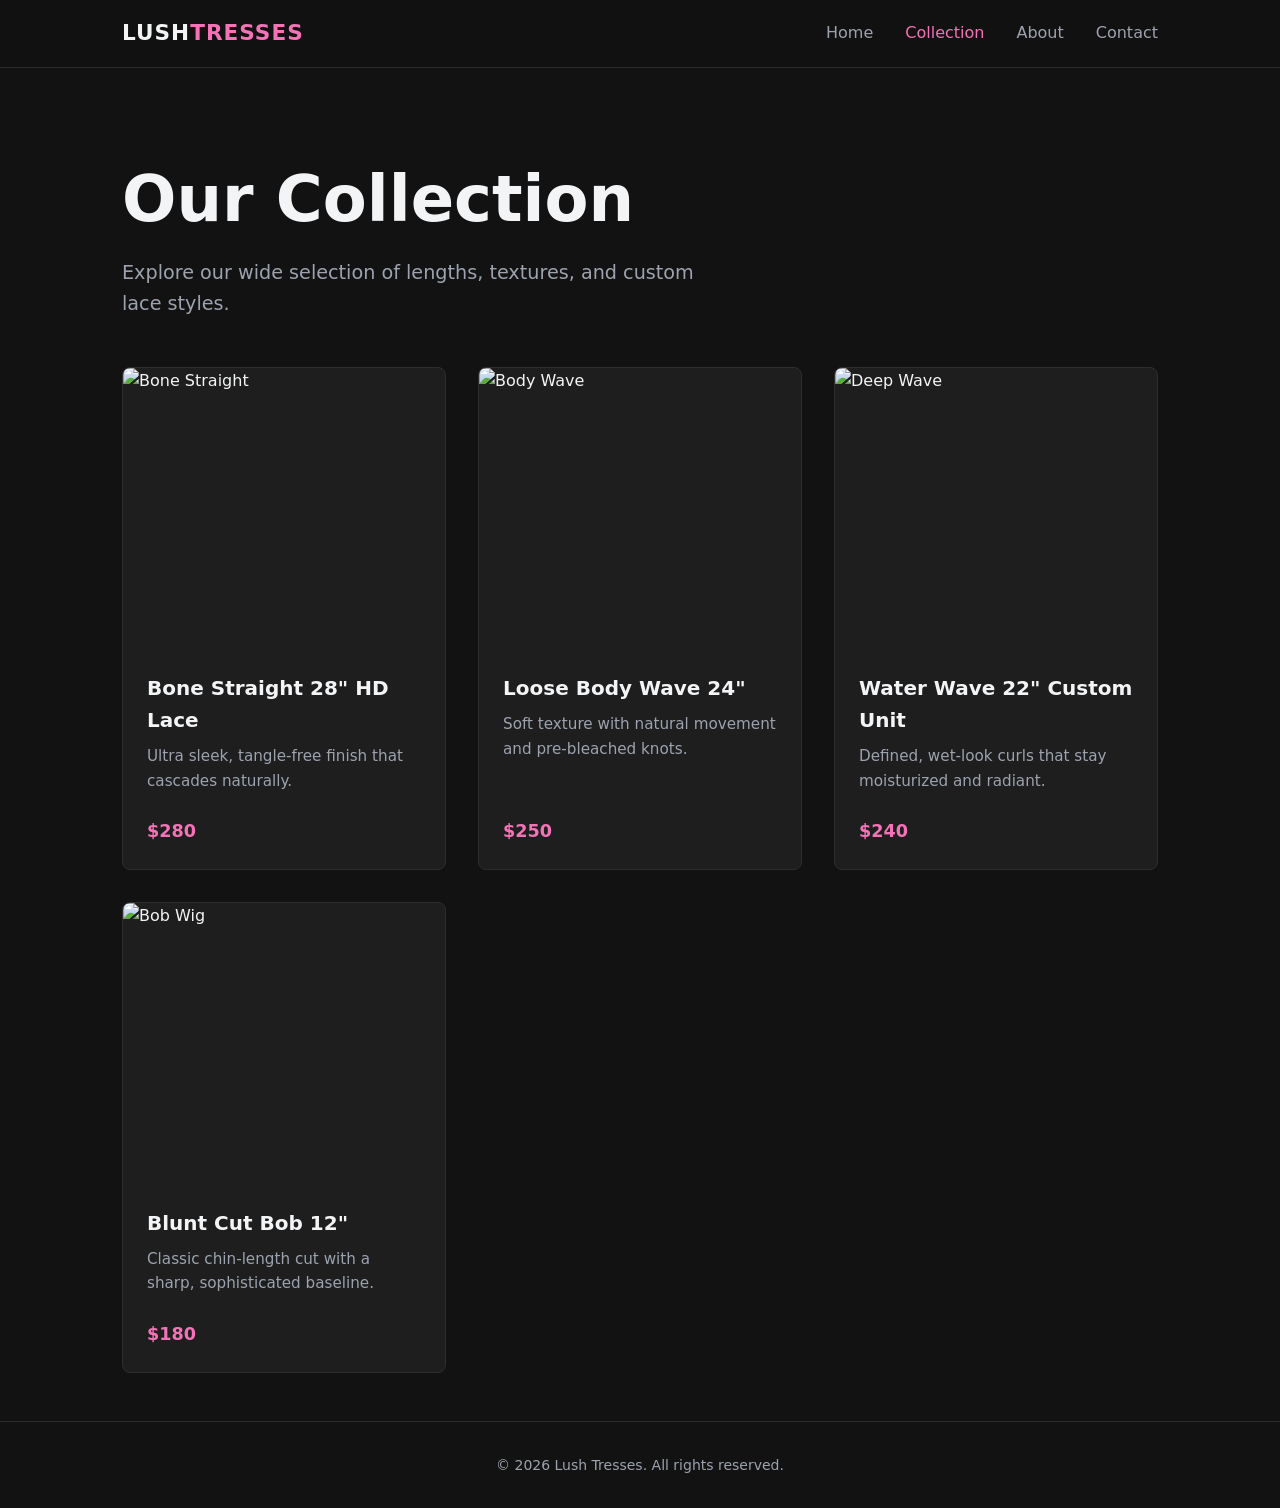
==== shop.html @ 9b67d78f "Create shop.html" ====
<!DOCTYPE html>
<html lang="en">
<head>
  <meta charset="UTF-8">
  <meta name="viewport" content="width=device-width, initial-scale=1.0">
  <title>Collection — Lush Tresses</title>
  <link rel="stylesheet" href="style.css">
</head>
<body>
  <header>
    <div class="nav-container">
      <a href="index.html" class="logo">LUSH<span>TRESSES</span></a>
      <nav>
        <ul>
          <li><a href="index.html">Home</a></li>
          <li><a href="shop.html" class="active">Collection</a></li>
          <li><a href="about.html">About</a></li>
          <li><a href="contact.html">Contact</a></li>
        </ul>
      </nav>
    </div>
  </header>

  <main>
    <section class="hero" style="padding-bottom: 1rem;">
      <h1>Our Collection</h1>
      <p>Explore our wide selection of lengths, textures, and custom lace styles.</p>
    </section>

    <div class="grid">
      <div class="card">
        <img src="https://images.unsplash.com/photo-1584297091494-d41f7e6f1f3a?auto=format&fit=crop&w=600&q=80" alt="Bone Straight">
        <div class="card-content">
          <h3>Bone Straight 28" HD Lace</h3>
          <p>Ultra sleek, tangle-free finish that cascades naturally.</p>
          <div class="price">$280</div>
        </div>
      </div>
      <div class="card">
        <img src="https://images.unsplash.com/photo-1522337360788-8b13dee7a37e?auto=format&fit=crop&w=600&q=80" alt="Body Wave">
        <div class="card-content">
          <h3>Loose Body Wave 24"</h3>
          <p>Soft texture with natural movement and pre-bleached knots.</p>
          <div class="price">$250</div>
        </div>
      </div>
      <div class="card">
        <img src="https://images.unsplash.com/photo-1562322140-8baeececf3df?auto=format&fit=crop&w=600&q=80" alt="Deep Wave">
        <div class="card-content">
          <h3>Water Wave 22" Custom Unit</h3>
          <p>Defined, wet-look curls that stay moisturized and radiant.</p>
          <div class="price">$240</div>
        </div>
      </div>
      <div class="card">
        <img src="https://images.unsplash.com/photo-1519699047748-de8e457a634e?auto=format&fit=crop&w=600&q=80" alt="Bob Wig">
        <div class="card-content">
          <h3>Blunt Cut Bob 12"</h3>
          <p>Classic chin-length cut with a sharp, sophisticated baseline.</p>
          <div class="price">$180</div>
        </div>
      </div>
    </div>
  </main>

  <footer>
    <p>&copy; 2026 Lush Tresses. All rights reserved.</p>
  </footer>
</body>
</html>
---- style.css ----
:root {
  --bg-color: #121212;
  --card-bg: #1e1e1e;
  --text-color: #f3f4f6;
  --text-muted: #9ca3af;
  --accent: #f472b6;
  --accent-hover: #ec4899;
  --max-width: 1100px;
}

* {
  margin: 0;
  padding: 0;
  box-sizing: border-box;
}

body {
  font-family: system-ui, -apple-system, BlinkMacSystemFont, "Segoe UI", Roboto, sans-serif;
  background-color: var(--bg-color);
  color: var(--text-color);
  line-height: 1.6;
  display: flex;
  flex-direction: column;
  min-height: 100vh;
}

header {
  background-color: rgba(18, 18, 18, 0.95);
  backdrop-filter: blur(10px);
  border-bottom: 1px solid #2d2d2d;
  position: sticky;
  top: 0;
  z-index: 100;
}

.nav-container {
  max-width: var(--max-width);
  margin: 0 auto;
  display: flex;
  justify-content: space-between;
  align-items: center;
  padding: 1rem 2rem;
}

.logo {
  font-weight: 700;
  font-size: 1.35rem;
  color: var(--text-color);
  text-decoration: none;
  letter-spacing: 1px;
}

.logo span {
  color: var(--accent);
}

nav ul {
  display: flex;
  list-style: none;
  gap: 2rem;
}

nav a {
  color: var(--text-muted);
  text-decoration: none;
  font-weight: 500;
  transition: color 0.2s;
}

nav a:hover, nav a.active {
  color: var(--accent);
}

main {
  flex: 1;
  max-width: var(--max-width);
  width: 100%;
  margin: 0 auto;
  padding: 3rem 2rem;
}

.hero {
  display: flex;
  flex-direction: column;
  align-items: flex-start;
  gap: 1.5rem;
  padding: 3rem 0;
}

.hero h1 {
  font-size: clamp(2.5rem, 5vw, 4rem);
  font-weight: 800;
  line-height: 1.1;
}

.hero h1 span {
  color: var(--accent);
}

.hero p {
  font-size: 1.2rem;
  color: var(--text-muted);
  max-width: 600px;
}

.btn {
  display: inline-block;
  background-color: var(--accent);
  color: #121212;
  padding: 0.75rem 1.75rem;
  border-radius: 6px;
  font-weight: 600;
  text-decoration: none;
  transition: background-color 0.2s;
}

.btn:hover {
  background-color: var(--accent-hover);
}

.grid {
  display: grid;
  grid-template-columns: repeat(auto-fit, minmax(280px, 1fr));
  gap: 2rem;
  margin-top: 2rem;
}

.card {
  background-color: var(--card-bg);
  border: 1px solid #2d2d2d;
  border-radius: 8px;
  overflow: hidden;
  display: flex;
  flex-direction: column;
}

.card img {
  width: 100%;
  height: 280px;
  object-fit: cover;
}

.card-content {
  padding: 1.5rem;
  display: flex;
  flex-direction: column;
  gap: 0.5rem;
  flex: 1;
}

.card h3 {
  font-size: 1.25rem;
}

.card p {
  color: var(--text-muted);
  font-size: 0.95rem;
}

.price {
  font-weight: 700;
  color: var(--accent);
  font-size: 1.1rem;
  margin-top: auto;
  padding-top: 1rem;
}

footer {
  text-align: center;
  padding: 2rem;
  border-top: 1px solid #2d2d2d;
  color: var(--text-muted);
  font-size: 0.875rem;
}

form {
  display: flex;
  flex-direction: column;
  gap: 1.25rem;
  max-width: 500px;
  margin-top: 2rem;
}

input, textarea {
  width: 100%;
  padding: 0.75rem;
  background-color: var(--card-bg);
  border: 1px solid #2d2d2d;
  border-radius: 6px;
  color: var(--text-color);
  font-family: inherit;
}

input:focus, textarea:focus {
  outline: none;
  border-color: var(--accent);
}
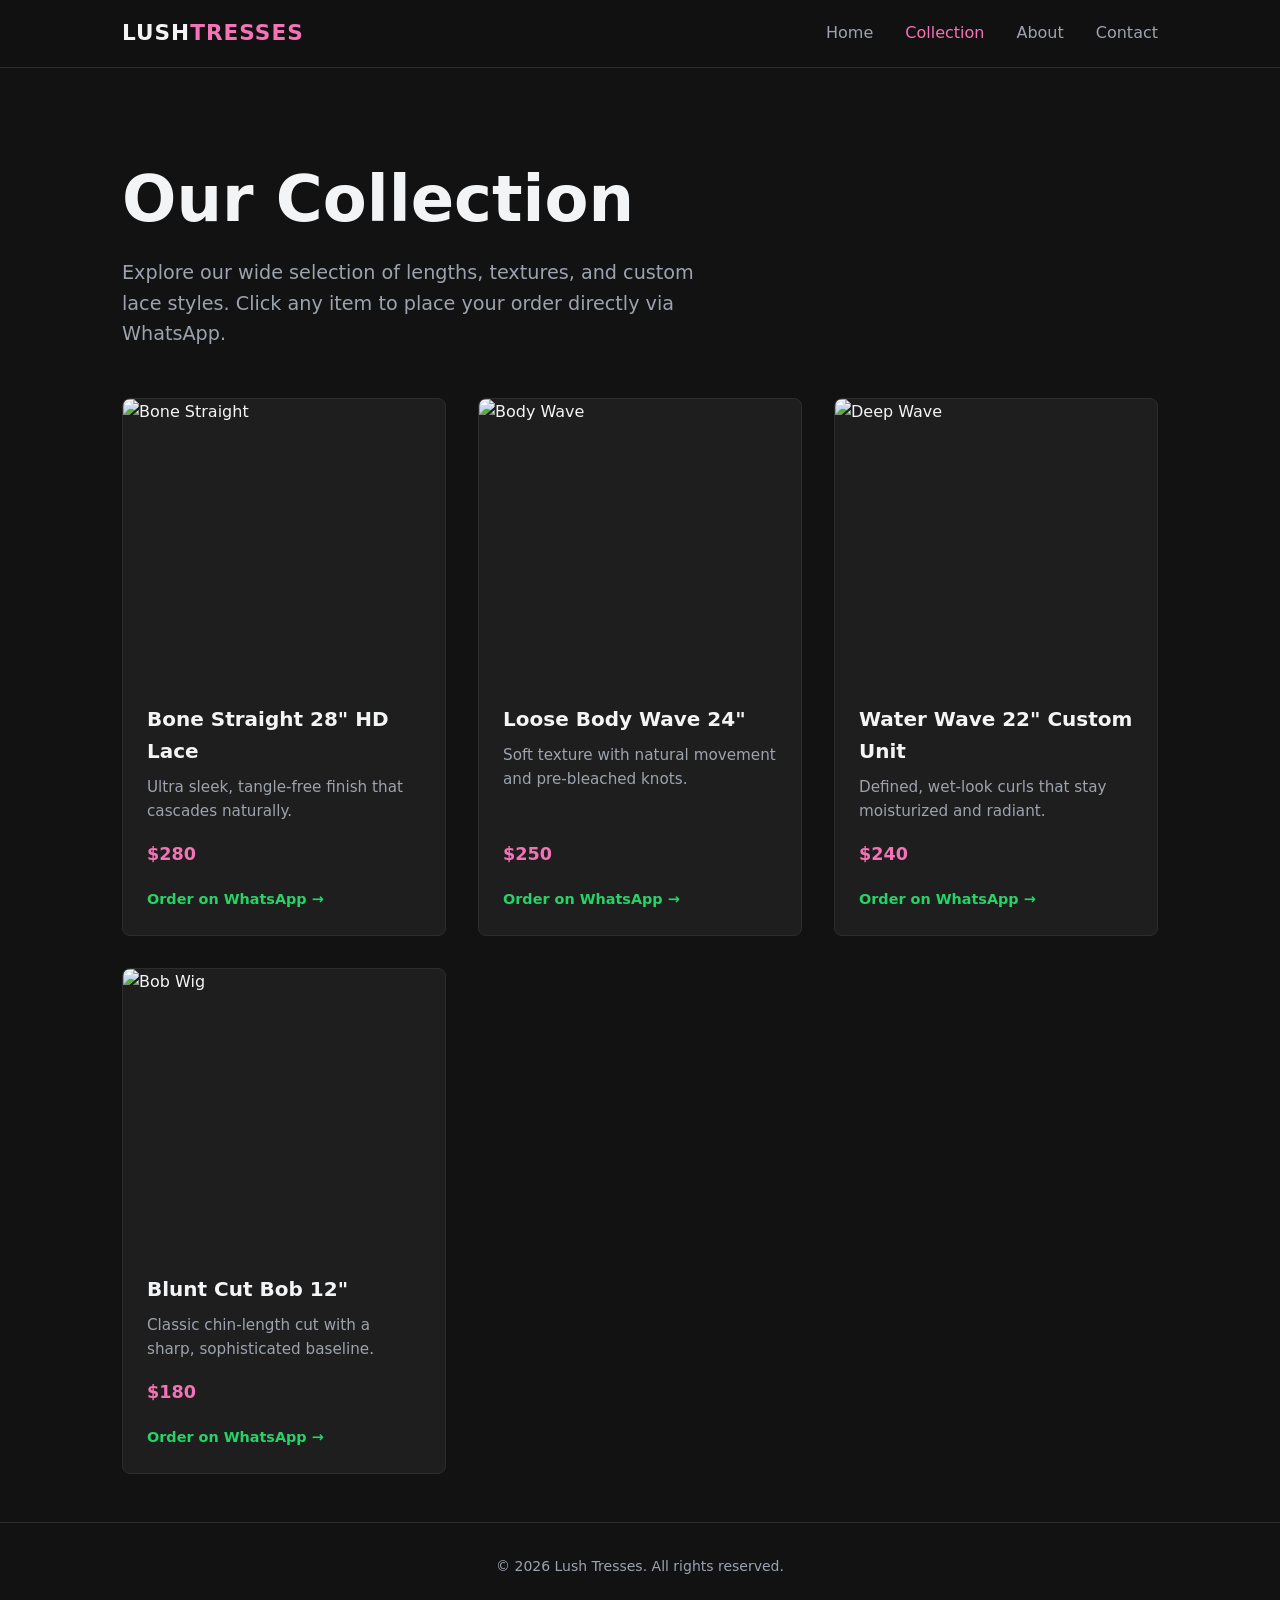
==== commit 2c72ee69: "Update shop.html" ====
--- a/shop.html
+++ b/shop.html
@@ -24,42 +24,49 @@
   <main>
     <section class="hero" style="padding-bottom: 1rem;">
       <h1>Our Collection</h1>
-      <p>Explore our wide selection of lengths, textures, and custom lace styles.</p>
+      <p>Explore our wide selection of lengths, textures, and custom lace styles. Click any item to place your order directly via WhatsApp.</p>
     </section>
 
     <div class="grid">
-      <div class="card">
+      <a href="https://wa.me/26773376976?text=Hi,%20I%20would%20like%20to%20order%20the%20Bone%20Straight%2028%22%20HD%20Lace%20wig%20($280)." target="_blank" class="card" style="text-decoration: none; color: inherit;">
         <img src="https://images.unsplash.com/photo-1584297091494-d41f7e6f1f3a?auto=format&fit=crop&w=600&q=80" alt="Bone Straight">
         <div class="card-content">
           <h3>Bone Straight 28" HD Lace</h3>
           <p>Ultra sleek, tangle-free finish that cascades naturally.</p>
           <div class="price">$280</div>
+          <span class="whatsapp-link">Order on WhatsApp &rarr;</span>
         </div>
-      </div>
-      <div class="card">
+      </a>
+
+      <a href="https://wa.me/26773376976?text=Hi,%20I%20would%20like%20to%20order%20the%20Loose%20Body%20Wave%2024%22%20wig%20($250)." target="_blank" class="card" style="text-decoration: none; color: inherit;">
         <img src="https://images.unsplash.com/photo-1522337360788-8b13dee7a37e?auto=format&fit=crop&w=600&q=80" alt="Body Wave">
         <div class="card-content">
           <h3>Loose Body Wave 24"</h3>
           <p>Soft texture with natural movement and pre-bleached knots.</p>
           <div class="price">$250</div>
+          <span class="whatsapp-link">Order on WhatsApp &rarr;</span>
         </div>
-      </div>
-      <div class="card">
+      </a>
+
+      <a href="https://wa.me/26773376976?text=Hi,%20I%20would%20like%20to%20order%20the%20Water%20Wave%2022%22%20Custom%20Unit%20($240)." target="_blank" class="card" style="text-decoration: none; color: inherit;">
         <img src="https://images.unsplash.com/photo-1562322140-8baeececf3df?auto=format&fit=crop&w=600&q=80" alt="Deep Wave">
         <div class="card-content">
           <h3>Water Wave 22" Custom Unit</h3>
           <p>Defined, wet-look curls that stay moisturized and radiant.</p>
           <div class="price">$240</div>
+          <span class="whatsapp-link">Order on WhatsApp &rarr;</span>
         </div>
-      </div>
-      <div class="card">
+      </a>
+
+      <a href="https://wa.me/26773376976?text=Hi,%20I%20would%20like%20to%20order%20the%20Blunt%20Cut%20Bob%2012%22%20wig%20($180)." target="_blank" class="card" style="text-decoration: none; color: inherit;">
         <img src="https://images.unsplash.com/photo-1519699047748-de8e457a634e?auto=format&fit=crop&w=600&q=80" alt="Bob Wig">
         <div class="card-content">
           <h3>Blunt Cut Bob 12"</h3>
           <p>Classic chin-length cut with a sharp, sophisticated baseline.</p>
           <div class="price">$180</div>
+          <span class="whatsapp-link">Order on WhatsApp &rarr;</span>
         </div>
-      </div>
+      </a>
     </div>
   </main>
 
--- a/style.css
+++ b/style.css
@@ -5,6 +5,7 @@
   --text-muted: #9ca3af;
   --accent: #f472b6;
   --accent-hover: #ec4899;
+  --whatsapp-color: #25D366;
   --max-width: 1100px;
 }
 
@@ -132,6 +133,12 @@
   overflow: hidden;
   display: flex;
   flex-direction: column;
+  transition: transform 0.2s, border-color 0.2s;
+}
+
+.card:hover {
+  transform: translateY(-4px);
+  border-color: var(--whatsapp-color);
 }
 
 .card img {
@@ -162,7 +169,15 @@
   color: var(--accent);
   font-size: 1.1rem;
   margin-top: auto;
-  padding-top: 1rem;
+  padding-top: 0.5rem;
+}
+
+.whatsapp-link {
+  display: inline-block;
+  margin-top: 0.75rem;
+  color: var(--whatsapp-color);
+  font-weight: 600;
+  font-size: 0.9rem;
 }
 
 footer {
